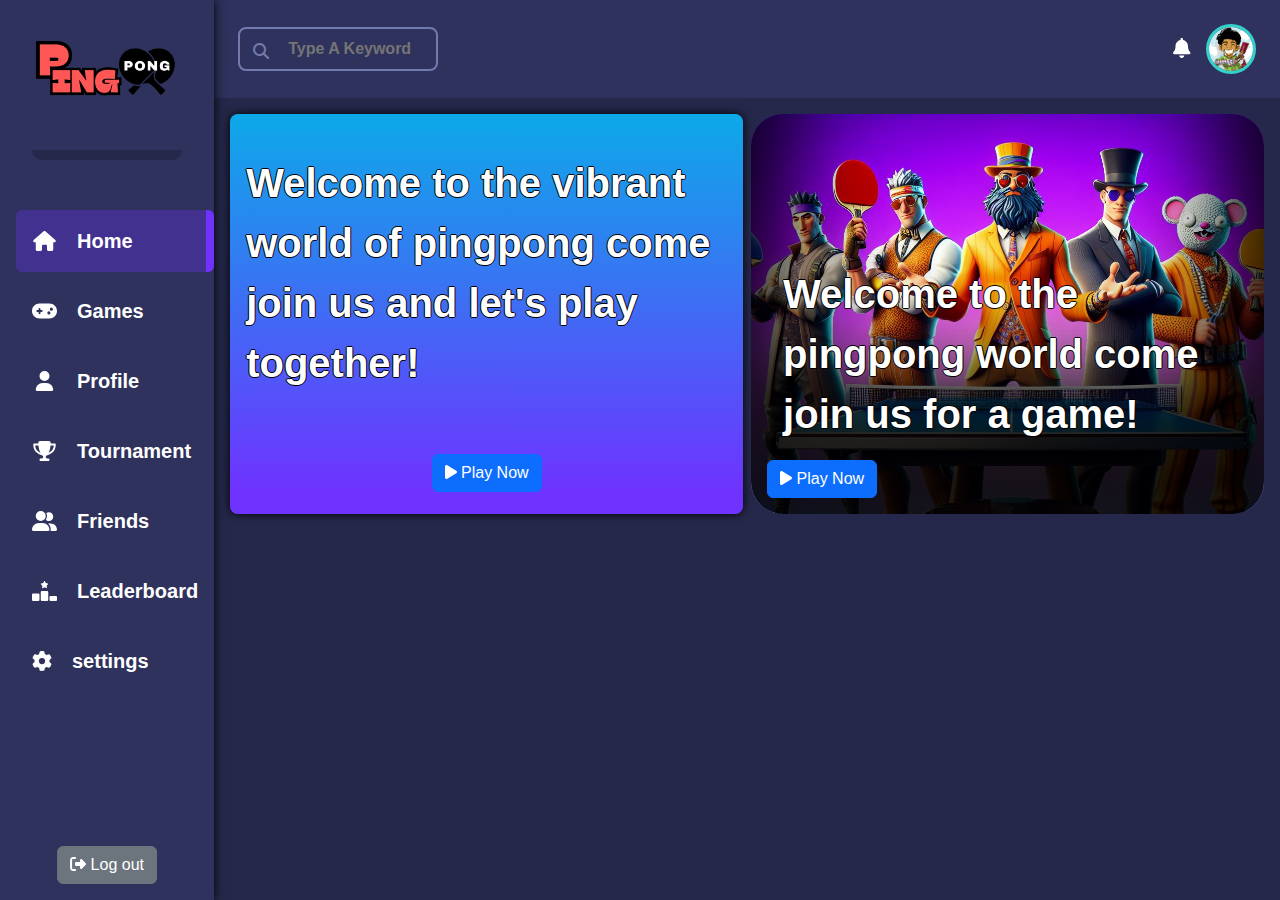
==== index.html @ 9713a510 "yes" ====
<!DOCTYPE html>
<html lang="en">
<head>
    <meta charset="UTF-8">
    <meta name="viewport" content="width=device-width, initial-scale=1.0">
    <title>Pingpong</title>
    <link rel="stylesheet" href="css/bootstrap.min.css" />
    <link rel="stylesheet" href="css/all.min.css" />
    <link rel="stylesheet" href="css/master.css" />
    <link rel="preconnect" href="https://fonts.googleapis.com" />
    <link rel="preconnect" href="https://fonts.gstatic.com" crossorigin />
    <link href="https://fonts.googleapis.com/css2?family=Roboto:wght@100;300;500&display=swap" rel="stylesheet" />
</head>
<body>
  
  <div class="page  d-flex  ">
    
    <div class="sidebar text-center  position-relative">
      
      <img class="img-fluid mt-0" src="image/logoor.png" alt="">
      <ul>
        <li>
          <a class="active d-flex  p-3 align-items-center fs-5   rounded-2 mb-2 ms-3 " href="index.html" >
            <i class="fa-solid fa-house  fa-fw"></i>
            <span  >Home</span>
          </a>
        </li>
        <li>
          <a class=" d-flex  p-3 align-items-center fs-5  rounded-2 mb-2 ms-3 " href="games.html" >
            <i class="fa-solid fa-gamepad fa-fw"></i>
            <span>Games</span>
          </a>
        </li>
        <li>
          <a class=" d-flex  p-3 align-items-center fs-5  rounded-2 mb-2 ms-3  " href="profile.html" >
            <i class="fa-solid fa-user  fa-fw"></i>
            <span>Profile</span>
          </a>
        </li>
        <li>
          <a class=" d-flex  p-3 align-items-center fs-5  rounded-2 mb-2 ms-3  " href="tournament.html" >
            <i class="fa-solid fa-trophy fa-fw"></i>
            <span>Tournament</span>
          </a>
        </li>
        <li>
          <a class=" d-flex  p-3 align-items-center fs-5 rounded-2 mb-2 ms-3  " href="tournament.html" >
            <i class="fa-solid fa-user-group fa-fw"></i>
            <span>Friends</span>
          </a>
        </li>

        <li>
          <a class=" d-flex  p-3 align-items-center fs-5 rounded-2 mb-2 ms-3  " href="tournament.html" >
            <i class="fa-solid fa-ranking-star"></i>
            <span>Leaderboard</span>
          </a>
        </li>

        <li>
          <a class=" d-flex  p-3 align-items-center fs-5 rounded-2 mb-2 ms-3  " href="tournament.html" >
            <i class="fa-solid fa-gear"></i>
            <span>settings</span>
          </a>
        </li>
        
 

        
      </ul>
      <div class="position-absolute bottom-0 start-50 translate-middle-x">
        
        <form action="" method="post">
          <p>
            <button type="button" class="btn btn-secondary"><i class="fa-solid fa-right-from-bracket"></i>
              <span> Log out</span></button>
            </p>
            
          </form> 
        </div>
        
      </div>
      
      <div class="content  ">
        <header class="d-flex w-100  align-items-center justify-content-between  p-4">
          <div class="search position-relative">
            <input type="search" class="p-2  ps-5 rounded-3" placeholder="Type A Keyword">
          </div>
          <div class="icons d-flex align-items-center  ">
            <span class="notf postion-relative">
            <i class="fa-solid fa-bell fa-lg"></i>
          </span>
          <img src="image/avatar.png" class=" ms-3" alt="">
        </div>
      </header>
      <!-- <div class="container"> -->
        <div class="wrapper d-grid gap-2 m-3">
          <div class="box1 rounded-3 d-flex  justify-content-around align-items-center">
              <p class=" m-3">Welcome to the vibrant world of pingpong come join us and let's play together!</p>
              <div class="play-now">

                <a class="btn btn-primary" href="games.html"><i class="fa-solid fa-play"></i>
                  <span> Play Now</span></a>
                </div>

          </div>
          <div class=" d-flex align-items-start justify-content-end box2 rounded-5 bg-white p-3">
            <p class=" m-3">Welcome to the pingpong world come join us for a game!</p>
            <div class="play-now">

              <a class="btn btn-primary" href="games.html"><i class="fa-solid fa-play"></i>
                <span> Play Now</span></a>
              </div>

        </div>
        <!-- </div> -->
      </div>
    </div>
  </div>
    
    
  </body>
  <script src="js/bootstrap.bundle.min.js"></script>
  <script src="js/all.min.js"></script>
  
  </html>
---- css/master.css ----
:root{
    --dark-color : #25284A;
    --green-color: #33d1cc;
    --red-color:#ef5a6b;
    --yallow-color :#ffc400;
    --section-color :#eff7fa;
    --op-dark-color:#2e325c;
    --gray-color:#737aae;
    --violet-color:#6f32ff;
    --violet-color-op:#6f32ff52;
    --blue-color: #0da9e9;
}
* {
    box-sizing: border-box;
  }
  body {
    font-family: "Open Sans", sans-serif;
    margin: 0;
  }
  *:focus {
    outline: none;
  }
  a {
    text-decoration: none;
  }
  ul {
    list-style: none;
    padding: 0;
  }
  ::-webkit-scrollbar {
    width: 15px;
  }
  ::-webkit-scrollbar-track {
    background-color: white;
  }
  ::-webkit-scrollbar-thumb {
    background-color: var(--red-color);
  }
  ::-webkit-scrollbar-thumb:hover {
    background-color: var(--blue-alt-color);
  }
  .page {
    height: 100vh;
    background-color: var(--dark-color);
  }

/* START SIDEBAR */
.sidebar {
  background-color: var(--op-dark-color);
  width: 250px;
  box-shadow: 0 0 10px black;
}
.sidebar a {
  font-size: 14px;
  color:  white;
}

.sidebar img {
  width: 150px;
  margin-bottom: 50px;
  border-bottom: solid 10px var(--dark-color);
  border-radius:10px ;
}

.sidebar ul li a  {
  transition: 0.6s;


}
.sidebar ul li a span {
  margin-left: 20px;
  font-weight: bold;
}
.sidebar ul li a:hover,
  .sidebar ul li a.active{
    background-color: var(--violet-color-op) ;
    border-right: solid 8px var(--violet-color);
    
}
@media (max-width:767px) {
  .sidebar {
    width: 90px;
  }
  .sidebar img {
    margin-bottom: 10px;
    width: 80px;
  }

.sidebar ul li a span {
  display: none;
}
.sidebar form span {
  display: none;
}
}
/* END SIDEBAR */

/* START HEADER  */

header {
  background-color: var(--op-dark-color);
  color: white;
}
header .search input {
  background-color: var(--op-dark-color);
  border: solid 2px var(--gray-color);
  width: 200px;
  font-weight: bold;
  color: var(--gray-color);
  transition:1s;
}
header .search::before{
  font-family: "Font Awesome 6 Free";
  content: "\f002";
  font-weight: 900;
  position: absolute;
  left: 15px;
  transform: translateY(50%);
  
  color: var(--gray-color);
}
header .search input:focus {
  width: 250px;
  color: white;
}
header .search input:focus::placeholder{
 opacity: 0;
}
header .icons img {
  width: 50px;
  border-radius: 50%;
  border :solid 3px var(--green-color);
}
.content {
  overflow: hidden;
  width: 100%;
}


.wrapper  {
  grid-template-columns: repeat(4,1fr);
  grid-template-rows: repeat(2,400px);
  grid-template-areas: "welcome welcome box2 box2 "
  "box3 box3 box3 box3"
  "box4 box4 box4 box4";
}


@media (max-width: 992px) {
  .wrapper {
    grid-template-columns: 1fr;
    grid-template-rows: repeat(2,300px);
    grid-template-areas: "welcome"
    "box2"
    "box3"
    "box4";
  }
  .wrapper .box2 p {
    font-size: 20px;
  }
}

.box1 {
  grid-area: welcome;
  background: linear-gradient(180deg, rgba(13,169,233,1) 0%, rgba(111,50,255,1) 95%);
  flex-wrap: wrap;
  overflow: hidden;
  box-shadow: 0 0 10px black;
}
.box1 p,
.box2 p {
  color: white;
  font-weight: bold;
  font-size: 40px;
  text-shadow: -1px 0 black, 0 1px black, 1px 0 black, 0 -1px black;
}

.box2 {
  grid-area: box2;
  background-image: url("/image/molchi.jpeg");
  box-shadow: inset 0px -109px 98px 43px rgba(0,0,0,0.9);
  background-size: cover;
  background-repeat: no-repeat;
  flex-direction: column;
  
}
.box3 {
  grid-area: box3;
}
.box4 {
  grid-area: box4;
}
/* END HEADER */





/* THIS FOR PROFILE -------------------------------------------------------------------------------------------> */

.pr-welcome h4{
  color: white;
  font-weight: bold;
}
.pr-welcome h4 span{

  color: var(--gray-color);
}
.user-profile {
  background-color: var(--op-dark-color);
  grid-template-columns: repeat(4,1f);
  grid-template-rows: 400px;
  grid-template-areas: "profile profile   profile profile ";
}
.avatar-profile {
  grid-area: profile;
  
}
.avatar-profile  img {
  width: 100px;
  height: 100px;
}

/* <-------------------------------------------------------------------------------THIS FOR PROFILE  */
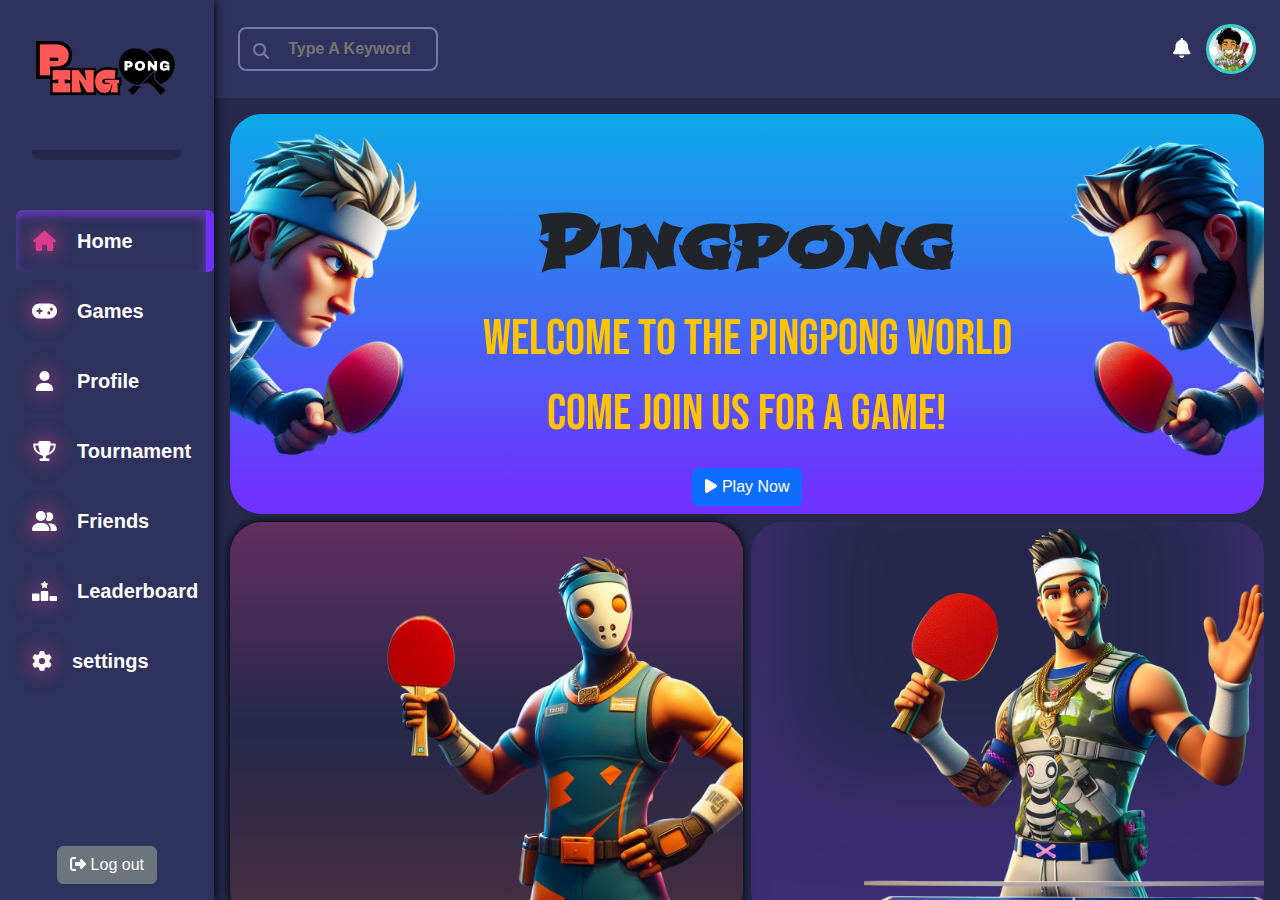
==== commit 938b9e11: "yes" ====
--- a/index.html
+++ b/index.html
@@ -10,12 +10,16 @@
     <link rel="preconnect" href="https://fonts.googleapis.com" />
     <link rel="preconnect" href="https://fonts.gstatic.com" crossorigin />
     <link href="https://fonts.googleapis.com/css2?family=Roboto:wght@100;300;500&display=swap" rel="stylesheet" />
+
+    <link rel="preconnect" href="https://fonts.googleapis.com">
+    <link rel="preconnect" href="https://fonts.gstatic.com" crossorigin>
+    <link href="https://fonts.googleapis.com/css2?family=Bebas+Neue&family=Jaro:opsz@6..72&family=Rakkas&family=Roboto:ital,wght@0,100;0,300;0,400;0,500;0,700;0,900;1,100;1,300;1,400;1,500;1,700;1,900&family=Shojumaru&display=swap" rel="stylesheet">
 </head>
 <body>
   
   <div class="page  d-flex  ">
     
-    <div class="sidebar text-center  position-relative">
+    <div class="sidebar text-center  position-relative ">
       
       <img class="img-fluid mt-0" src="image/logoor.png" alt="">
       <ul>
@@ -93,27 +97,35 @@
           <img src="image/avatar.png" class=" ms-3" alt="">
         </div>
       </header>
-      <!-- <div class="container"> -->
-        <div class="wrapper d-grid gap-2 m-3">
-          <div class="box1 rounded-3 d-flex  justify-content-around align-items-center">
-              <p class=" m-3">Welcome to the vibrant world of pingpong come join us and let's play together!</p>
+        <div class="wrapper d-grid  gap-2 m-3">
+
+
+          <div class=" d-flex align-items-end justify-content-end box1 rounded-5"> 
+           <img src="/image/mhyb.png" alt="">
+           </div>
+           <div class=" d-flex align-items-end justify-content-end box3 rounded-5"> 
+            <img src="/image/yppi.png" alt="">
+            </div>
+          <div class=" d-flex align-items-end justify-content-between box2 rounded-5 ">
+            
+            <img src="image/droitvs.png" alt="">
+            <div class="text-center m-2">
+
+              <h3>Pingpong</h3>
+              <p class=" m-3">Welcome to the pingpong world come join us for a game!</p>
               <div class="play-now">
-
                 <a class="btn btn-primary" href="games.html"><i class="fa-solid fa-play"></i>
                   <span> Play Now</span></a>
                 </div>
+            </div>
+              <img src="image/qauchevs.png" alt="">
+          
+          </div>
 
-          </div>
-          <div class=" d-flex align-items-start justify-content-end box2 rounded-5 bg-white p-3">
-            <p class=" m-3">Welcome to the pingpong world come join us for a game!</p>
-            <div class="play-now">
+          <!-- <div class=" d-flex align-items-end justify-content-end box3 rounded-5 ">
+          
+          </div> -->
 
-              <a class="btn btn-primary" href="games.html"><i class="fa-solid fa-play"></i>
-                <span> Play Now</span></a>
-              </div>
-
-        </div>
-        <!-- </div> -->
       </div>
     </div>
   </div>
--- a/css/master.css
+++ b/css/master.css
@@ -9,6 +9,7 @@
     --violet-color:#6f32ff;
     --violet-color-op:#6f32ff52;
     --blue-color: #0da9e9;
+    --dark-yellow-color :#F59401;
 }
 * {
     box-sizing: border-box;
@@ -60,12 +61,14 @@
   margin-bottom: 50px;
   border-bottom: solid 10px var(--dark-color);
   border-radius:10px ;
-}
-
+  /* filter: drop-shadow(0px 0px 10px rgb(133,61,232)); */
+}
+
+.sidebar ul li a svg {
+  filter: drop-shadow(0px 0px 10px rgb(220, 60, 139));
+}
 .sidebar ul li a  {
   transition: 0.6s;
-
-
 }
 .sidebar ul li a span {
   margin-left: 20px;
@@ -73,10 +76,15 @@
 }
 .sidebar ul li a:hover,
   .sidebar ul li a.active{
-    background-color: var(--violet-color-op) ;
+    /* background-color: var(--violet-color-op) ; */
+    box-shadow: inset 0px 5px 10px 0px rgba(133,61,232, 0.7);
     border-right: solid 8px var(--violet-color);
     
 }
+.sidebar ul li a:hover svg,
+  .sidebar ul li a.active svg{
+  color: rgb(220, 60, 139);
+  }
 @media (max-width:767px) {
   .sidebar {
     width: 90px;
@@ -140,52 +148,111 @@
 .wrapper  {
   grid-template-columns: repeat(4,1fr);
   grid-template-rows: repeat(2,400px);
-  grid-template-areas: "welcome welcome box2 box2 "
-  "box3 box3 box3 box3"
-  "box4 box4 box4 box4";
+  grid-template-areas: " box2 box2 box2 box2"
+  "box1 box1 box3 box3";
 }
 
 
 @media (max-width: 992px) {
   .wrapper {
     grid-template-columns: 1fr;
-    grid-template-rows: repeat(2,300px);
-    grid-template-areas: "welcome"
-    "box2"
+    grid-template-rows: repeat(3,300px);
+    grid-template-areas: "box2"
+    "box1"
     "box3"
     "box4";
   }
-  .wrapper .box2 p {
+  .wrapper .box2 p{
     font-size: 20px;
   }
-}
-
-.box1 {
-  grid-area: welcome;
+  .wrapper .box2 h3{
+    font-size: 40px;
+  }
+  .user-profile {
+    grid-template-columns: 1fr !important;
+    grid-template-rows: repeat(2,300px)!important;
+    grid-template-areas: "profile"
+                          "level"  !important;
+  }
+
+}
+
+.box1 p,
+.box2 p{
+color: var(--yallow-color);
+font-family: "Bebas Neue", sans-serif;
+font-style: normal;
+font-size: 50px;
+}
+.box2 h3 {
+
+    font-family: "Shojumaru", system-ui;
+    font-weight: bold;
+    font-style: normal;
+    font-size: 70px;
+
+}
+.box2  {
+  overflow: hidden;
+  grid-area: box2;
+  /* background-color: transparent; */
   background: linear-gradient(180deg, rgba(13,169,233,1) 0%, rgba(111,50,255,1) 95%);
-  flex-wrap: wrap;
-  overflow: hidden;
-  box-shadow: 0 0 10px black;
-}
-.box1 p,
-.box2 p {
-  color: white;
-  font-weight: bold;
-  font-size: 40px;
-  text-shadow: -1px 0 black, 0 1px black, 1px 0 black, 0 -1px black;
-}
-
-.box2 {
-  grid-area: box2;
-  background-image: url("/image/molchi.jpeg");
-  box-shadow: inset 0px -109px 98px 43px rgba(0,0,0,0.9);
+  /* box-shadow: inset 0px -109px 98px 43px rgba(0,0,0,0.9); */
   background-size: cover;
   background-repeat: no-repeat;
-  flex-direction: column;
   
+}
+
+.box2 img:last-child {
+  animation: raj3o1 3s ;
+
+}
+.box2 img:first-child{
+  animation: raj3o2 3s ;
+}
+@keyframes raj3o1 {
+
+  0%{
+    transform: translateX(100%);
+
+  }
+  100% {
+    transform: translateX(0);
+
+  }
+
+}
+@keyframes raj3o2 {
+
+  0%{
+    transform: translateX(-100%);
+
+  }
+  100% {
+    transform: translateX(0);
+
+  }
+
+}
+
+.box2 img,
+.box1 img,
+.box3 img{
+  max-height: 100%;
+  width: auto;
+}
+.box1 {
+  grid-area: box1;
+  box-shadow: 0 0 10px black;
+  background: linear-gradient(180deg, rgba(218,60,135,0.3477766106442577) 0%, rgba(0,0,0,0) 50%, rgba(130,57,45,0.3617822128851541) 100%);
+
 }
 .box3 {
   grid-area: box3;
+  box-shadow: 0 0 10px black;
+  /* background: linear-gradient(180deg, rgba(218,60,135,0.3477766106442577) 0%, rgba(0,0,0,0) 50%, rgba(130,57,45,0.3617822128851541) 100%); */
+ box-shadow: inset 0px -109px 98px 43px #803ce544;
+
 }
 .box4 {
   grid-area: box4;
@@ -207,18 +274,63 @@
   color: var(--gray-color);
 }
 .user-profile {
-  background-color: var(--op-dark-color);
-  grid-template-columns: repeat(4,1f);
+  /* background-color: var(--op-dark-color); */
+  /* background-color: #151a1f68; */
+  /* background-image: url("/image/bg-d.png"); */
+  /* background: linear-gradient(180deg, rgba(133,61,232,0.33140980113636365) 0%, rgba(0,0,0,0) 50%, rgba(95,164,246,0.3257279829545454) 100%);  grid-template-columns: repeat(4,1fr) ; */
+  box-shadow: inset 0px 5px 10px 0px rgba(133,61,232, 0.7);
+  box-shadow: inset 0px 5px 10px 0px rgba(220,60,139, 0.7);
+
   grid-template-rows: 400px;
-  grid-template-areas: "profile profile   profile profile ";
+  grid-template-areas: "profile   level  level level";
+  margin-top: 100px;
+  /* box-shadow: 0 0 10px black; */
 }
 .avatar-profile {
   grid-area: profile;
   
 }
 .avatar-profile  img {
-  width: 100px;
-  height: 100px;
-}
-
+  width: 200px;
+  height: 200px;
+  border-radius: 50%;
+  border: solid 4px var( --dark-yellow-color);
+
+}
+.pr-name ,
+.level-profile h4{
+  color: white;
+
+}
+.pr-name {
+  color: white;
+  border-bottom: solid 2px black;
+  width: 30%;
+  font-size: 20px;
+
+}
+.progress {
+  background-color: rgba(0, 0, 0, 0.328);
+  border: solid 1px rgba(0, 0, 0, 0.328);
+}
+.progress  span{
+  background-image: url("/image/bg-y.png");
+  background-size: contain;
+}
+.level-profile {
+  grid-area: level;
+}
+.level-profile {
+  height: 50%;
+  padding: 20px;
+  border-left: solid 4px  var(--dark-yellow-color);
+  box-shadow: 0 0 10px black;
+}
+/* .pos-lev {
+  display: none;
+  color: var(--dark-yellow-color);
+}
+.level-profile:hover .progress .pos-lev {
+display: block;
+} */
 /* <-------------------------------------------------------------------------------THIS FOR PROFILE  */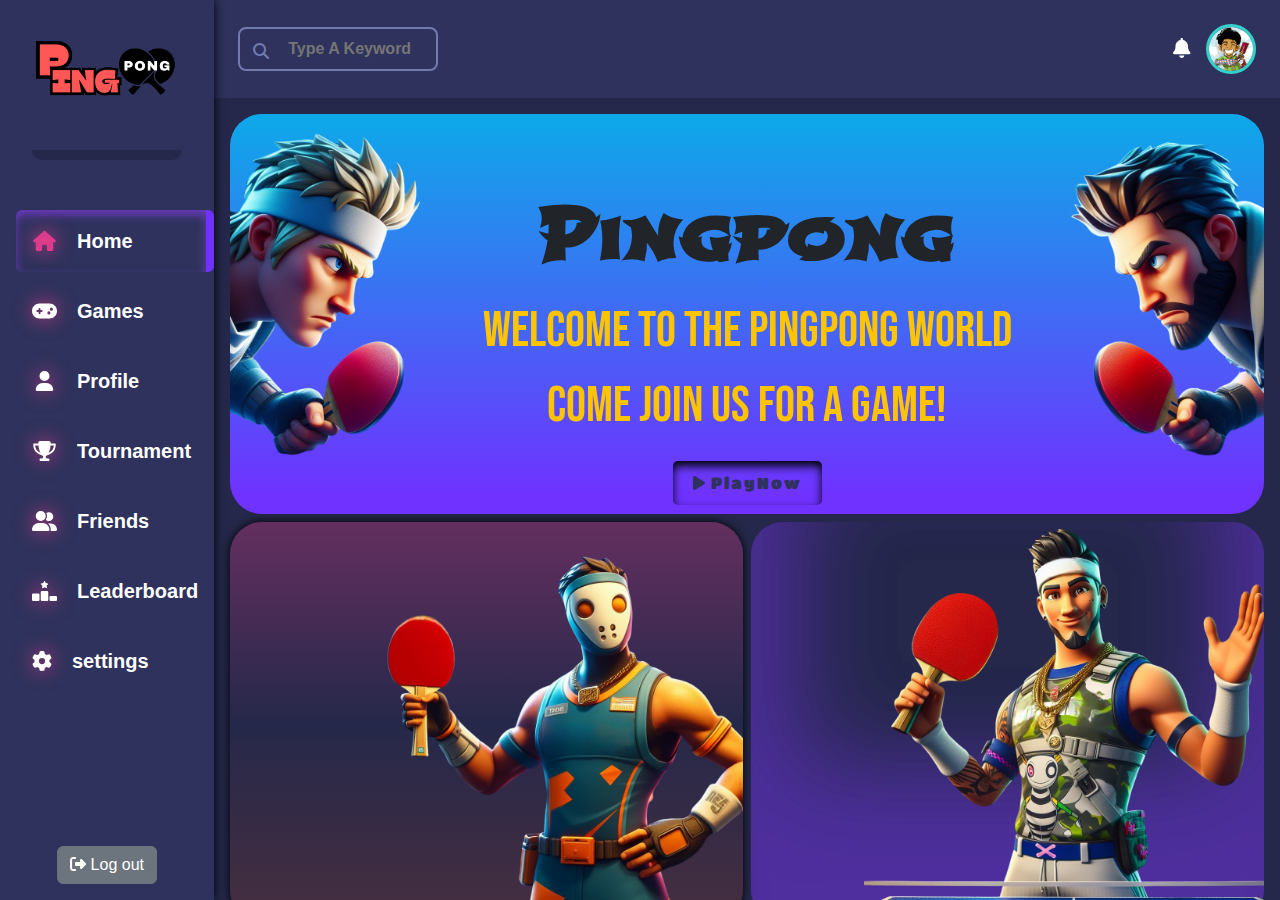
==== commit c50efc73: "yese" ====
--- a/index.html
+++ b/index.html
@@ -7,13 +7,11 @@
     <link rel="stylesheet" href="css/bootstrap.min.css" />
     <link rel="stylesheet" href="css/all.min.css" />
     <link rel="stylesheet" href="css/master.css" />
-    <link rel="preconnect" href="https://fonts.googleapis.com" />
-    <link rel="preconnect" href="https://fonts.gstatic.com" crossorigin />
-    <link href="https://fonts.googleapis.com/css2?family=Roboto:wght@100;300;500&display=swap" rel="stylesheet" />
+
 
     <link rel="preconnect" href="https://fonts.googleapis.com">
-    <link rel="preconnect" href="https://fonts.gstatic.com" crossorigin>
-    <link href="https://fonts.googleapis.com/css2?family=Bebas+Neue&family=Jaro:opsz@6..72&family=Rakkas&family=Roboto:ital,wght@0,100;0,300;0,400;0,500;0,700;0,900;1,100;1,300;1,400;1,500;1,700;1,900&family=Shojumaru&display=swap" rel="stylesheet">
+<link rel="preconnect" href="https://fonts.gstatic.com" crossorigin>
+<link href="https://fonts.googleapis.com/css2?family=Bebas+Neue&family=Jaro:opsz@6..72&family=Rakkas&family=Roboto:ital,wght@0,100;0,300;0,400;0,500;0,700;0,900;1,100;1,300;1,400;1,500;1,700;1,900&family=Shojumaru&family=Titan+One&display=swap" rel="stylesheet">
 </head>
 <body>
   
@@ -114,8 +112,8 @@
               <h3>Pingpong</h3>
               <p class=" m-3">Welcome to the pingpong world come join us for a game!</p>
               <div class="play-now">
-                <a class="btn btn-primary" href="games.html"><i class="fa-solid fa-play"></i>
-                  <span> Play Now</span></a>
+                <a class="text-center btn " href="games.html"><i class="fa-solid fa-play"></i>
+                  <span> PlayNow</span></a>
                 </div>
             </div>
               <img src="image/qauchevs.png" alt="">
--- a/css/master.css
+++ b/css/master.css
@@ -156,7 +156,7 @@
 @media (max-width: 992px) {
   .wrapper {
     grid-template-columns: 1fr;
-    grid-template-rows: repeat(3,300px);
+    grid-template-rows: repeat(3,200px);
     grid-template-areas: "box2"
     "box1"
     "box3"
@@ -172,10 +172,30 @@
     grid-template-columns: 1fr !important;
     grid-template-rows: repeat(2,300px)!important;
     grid-template-areas: "profile"
-                          "level"  !important;
-  }
-
-}
+    "level"  !important;
+  }
+  
+}
+
+ .box2 .btn {
+  background-color:transparent;
+  letter-spacing: 2px;
+  padding: 10px 20px;
+  font-family: "Titan One", sans-serif;
+  color: var(--op-dark-color);
+  box-shadow: inset 0px 5px 10px 0px black;
+  transition: 1s;
+
+ }
+ .box2 .btn:hover {
+  background-color:var(--red-color);
+  letter-spacing: 2px;
+  padding: 10px 20px;
+  font-family: "Titan One", sans-serif;
+  color: var(--yallow-color);
+  box-shadow: 0px 0px 10px black;
+ }
+
 
 .box1 p,
 .box2 p{
@@ -251,7 +271,8 @@
   grid-area: box3;
   box-shadow: 0 0 10px black;
   /* background: linear-gradient(180deg, rgba(218,60,135,0.3477766106442577) 0%, rgba(0,0,0,0) 50%, rgba(130,57,45,0.3617822128851541) 100%); */
- box-shadow: inset 0px -109px 98px 43px #803ce544;
+ box-shadow: inset 0px -109px 98px 43px #803ce544 ,inset 0px -109px 98px 43px var(--violet-color-op);
+
 
 }
 .box4 {
@@ -261,30 +282,20 @@
 
 
 
-
-
 /* THIS FOR PROFILE -------------------------------------------------------------------------------------------> */
-
-.pr-welcome h4{
-  color: white;
+.pr-welcome p{
+  color: white;
+  font-family: "Jaro", system-ui;
   font-weight: bold;
-}
-.pr-welcome h4 span{
-
-  color: var(--gray-color);
+  font-size: 40px;
+  animation: raj3o2 1s ;
 }
 .user-profile {
-  /* background-color: var(--op-dark-color); */
-  /* background-color: #151a1f68; */
-  /* background-image: url("/image/bg-d.png"); */
-  /* background: linear-gradient(180deg, rgba(133,61,232,0.33140980113636365) 0%, rgba(0,0,0,0) 50%, rgba(95,164,246,0.3257279829545454) 100%);  grid-template-columns: repeat(4,1fr) ; */
   box-shadow: inset 0px 5px 10px 0px rgba(133,61,232, 0.7);
   box-shadow: inset 0px 5px 10px 0px rgba(220,60,139, 0.7);
-
   grid-template-rows: 400px;
   grid-template-areas: "profile   level  level level";
   margin-top: 100px;
-  /* box-shadow: 0 0 10px black; */
 }
 .avatar-profile {
   grid-area: profile;
@@ -300,14 +311,12 @@
 .pr-name ,
 .level-profile h4{
   color: white;
-
 }
 .pr-name {
   color: white;
   border-bottom: solid 2px black;
   width: 30%;
   font-size: 20px;
-
 }
 .progress {
   background-color: rgba(0, 0, 0, 0.328);
@@ -326,11 +335,4 @@
   border-left: solid 4px  var(--dark-yellow-color);
   box-shadow: 0 0 10px black;
 }
-/* .pos-lev {
-  display: none;
-  color: var(--dark-yellow-color);
-}
-.level-profile:hover .progress .pos-lev {
-display: block;
-} */
 /* <-------------------------------------------------------------------------------THIS FOR PROFILE  */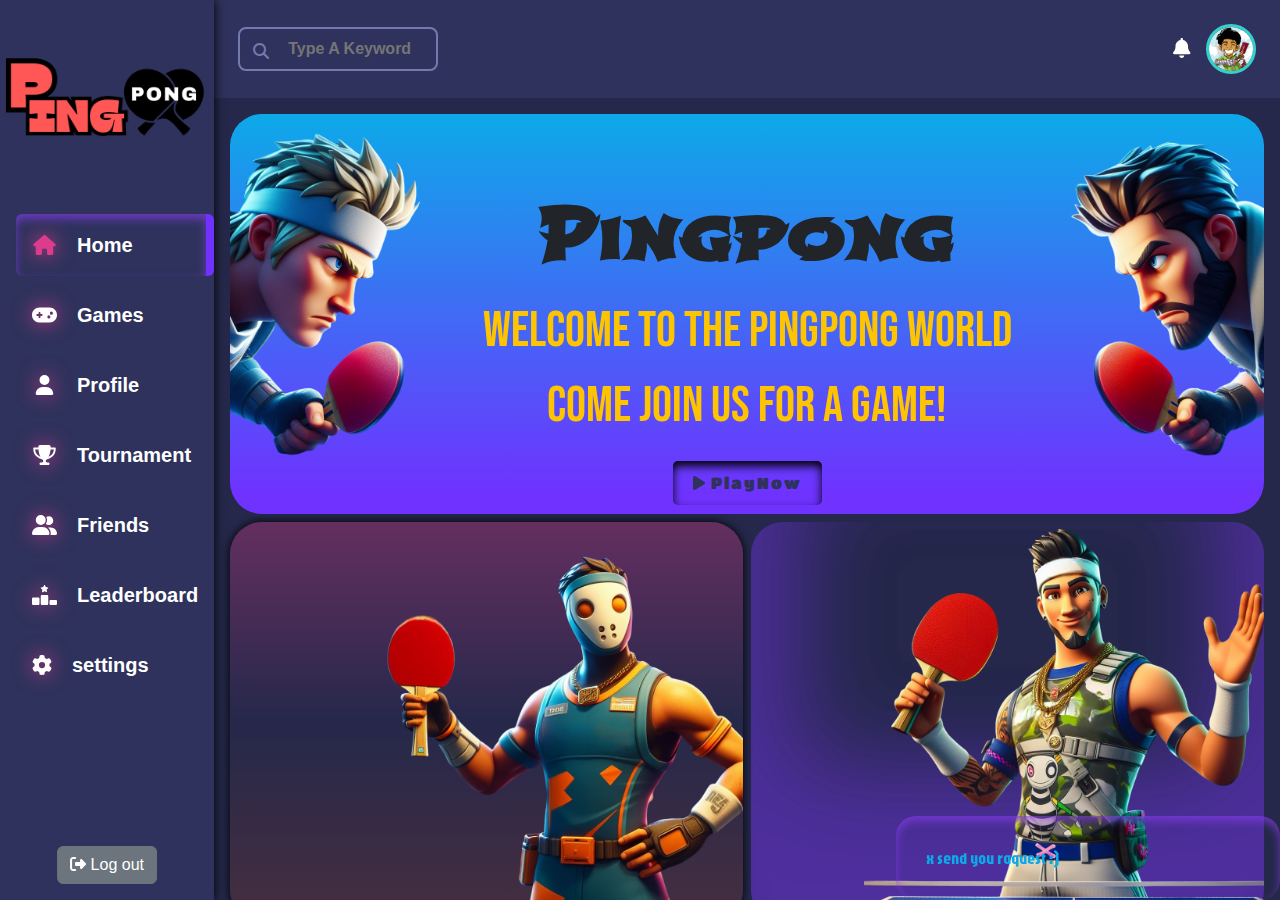
==== commit 32906e72: "yese" ====
--- a/index.html
+++ b/index.html
@@ -46,7 +46,7 @@
           </a>
         </li>
         <li>
-          <a class=" d-flex  p-3 align-items-center fs-5 rounded-2 mb-2 ms-3  " href="tournament.html" >
+          <a class=" d-flex  p-3 align-items-center fs-5 rounded-2 mb-2 ms-3  " href="friends.html" >
             <i class="fa-solid fa-user-group fa-fw"></i>
             <span>Friends</span>
           </a>
@@ -60,7 +60,7 @@
         </li>
 
         <li>
-          <a class=" d-flex  p-3 align-items-center fs-5 rounded-2 mb-2 ms-3  " href="tournament.html" >
+          <a class=" d-flex  p-3 align-items-center fs-5 rounded-2 mb-2 ms-3  " href="settings.html" >
             <i class="fa-solid fa-gear"></i>
             <span>settings</span>
           </a>
@@ -82,7 +82,7 @@
         </div>
         
       </div>
-      
+      <!-- START CONTENT PROFILE -->
       <div class="content  ">
         <header class="d-flex w-100  align-items-center justify-content-between  p-4">
           <div class="search position-relative">
@@ -126,10 +126,13 @@
 
       </div>
     </div>
+      <!-- END CONTENT PROFILE -->
+
   </div>
     
     
   </body>
+  <script src="js/websocket.js"></script>
   <script src="js/bootstrap.bundle.min.js"></script>
   <script src="js/all.min.js"></script>
   
--- a/css/master.css
+++ b/css/master.css
@@ -55,12 +55,13 @@
   font-size: 14px;
   color:  white;
 }
-
-.sidebar img {
-  width: 150px;
+.sidebar .logo-img {
+  width: 90%;
   margin-bottom: 50px;
-  border-bottom: solid 10px var(--dark-color);
-  border-radius:10px ;
+  filter: drop-shadow(0px 0px 10px rgb(220, 60, 139));
+
+  /* border-bottom: solid 10px var(--dark-color); */
+  /* border-radius:10px ; */
   /* filter: drop-shadow(0px 0px 10px rgb(133,61,232)); */
 }
 
@@ -177,7 +178,8 @@
   
 }
 
- .box2 .btn {
+ .box2 .btn,
+ .send-request-friend .btn {
   background-color:transparent;
   letter-spacing: 2px;
   padding: 10px 20px;
@@ -187,7 +189,8 @@
   transition: 1s;
 
  }
- .box2 .btn:hover {
+ .box2 .btn:hover ,
+ .send-request-friend .btn:hover {
   background-color:var(--red-color);
   letter-spacing: 2px;
   padding: 10px 20px;
@@ -283,6 +286,8 @@
 
 
 /* THIS FOR PROFILE -------------------------------------------------------------------------------------------> */
+
+
 .pr-welcome p{
   color: white;
   font-family: "Jaro", system-ui;
@@ -290,12 +295,22 @@
   font-size: 40px;
   animation: raj3o2 1s ;
 }
+
+.pr-welcome  .btn-settings svg  {
+  filter: drop-shadow(0px 0px 10px rgb(220, 60, 139));
+  font-size: 30px;
+  color: #dc3c8b;
+  
+}
 .user-profile {
   box-shadow: inset 0px 5px 10px 0px rgba(133,61,232, 0.7);
   box-shadow: inset 0px 5px 10px 0px rgba(220,60,139, 0.7);
-  grid-template-rows: 400px;
+  grid-template-rows: 400px  400px;
   grid-template-areas: "profile   level  level level";
   margin-top: 100px;
+  background-image: url("/image/e.jpg");
+  background-size: cover;
+
 }
 .avatar-profile {
   grid-area: profile;
@@ -306,7 +321,8 @@
   height: 200px;
   border-radius: 50%;
   border: solid 4px var( --dark-yellow-color);
-
+  box-shadow: inset 0px 5px 10px 0px black;
+  
 }
 .pr-name ,
 .level-profile h4{
@@ -318,21 +334,259 @@
   width: 30%;
   font-size: 20px;
 }
-.progress {
-  background-color: rgba(0, 0, 0, 0.328);
-  border: solid 1px rgba(0, 0, 0, 0.328);
-}
-.progress  span{
-  background-image: url("/image/bg-y.png");
-  background-size: contain;
-}
-.level-profile {
-  grid-area: level;
-}
-.level-profile {
-  height: 50%;
+    .progress {
+      background-color: rgba(0, 0, 0, 0.328);
+      border: solid 1px rgba(0, 0, 0, 0.328);
+    }
+    .progress  span{
+      background-image: url("/image/bg-y.png");
+      background-size: contain;
+    }
+    .level-profile {
+      grid-area: level;
+    }
+    .level-profile {
+      height: 50%;
+      padding: 20px;
+      border-left: solid 4px  var(--dark-yellow-color);
+      box-shadow: 0 0 10px black;
+    }
+    
+    .pr-img svg {
+      font-size: 30px;
+      filter: drop-shadow(0px 0px 10px rgb(220, 60, 139));
+      color: rgb(220, 60, 139);
+      
+      border-radius: 50%;
+      padding: 7px ;
+      border: solid 2px black;
+    }
+    .pr-img svg:hover {
+      font-size: 30px;
+      filter: drop-shadow(0px 0px 10px rgb(93, 222, 57));
+      color: rgb(93, 222, 57);
+    }
+    /* .bg-profile  {
+      max-width: 100%;
+      height: auto;
+    } */
+    /* <-------------------------------------------------------------------------------THIS FOR PROFILE  */
+    
+    
+    /* THIS FOR SETTINGS -------------------------------------------------------------------------------------------> */
+    .settings-all {
+      grid-template-columns: 1f;
+      grid-template-rows: repeat(3,900px);
+      grid-template-areas:  "box1"
+      "box2";
+    }
+.settings-all .box1 { 
+  box-shadow: inset 0px 5px 10px 0px rgba(133,61,232, 0.7);
+  box-shadow: inset 0px 5px 10px 0px rgba(220,60,139, 0.7);
+}
+.box1 {
+  flex-wrap: wrap;
+  
+}
+.box1  .t-sett,
+.send-request-friend  .t-sett {
+  border-width: 3px;
+  border-style: solid;
+  border-image: 
+  linear-gradient(
+    to bottom, 
+    var(--violet-color), 
+    rgba(0, 0, 0, 0)
+    ) 1 100%;
+    padding: 10px;
+  }
+  .box1 svg ,
+  .send-request-friend  .t-sett svg{
+    font-size: 40px;
+    filter: drop-shadow(0px 0px 10px rgb(220, 60, 139));
+    color: rgb(220, 60, 139);
+    
+    
+  }
+  .box1 h1,
+  .send-request-friend  .t-sett h1 {
+    
+    font-family: "Jaro", system-ui;
+    font-weight: bold;
+    font-style: normal;
+    font-size: 70px;
+    letter-spacing: 2px;
+    color: var(--blue-color);
+    opacity: 20%;
+    text-shadow: 5px 5px 10px black;
+    
+  }
+  .settings-all  form {
+    flex-wrap: wrap;
+  }
+  
+  
+  .form-control-file {
+    width: 0.1px;
+    height: 0.1px;
+    opacity: 0;
+    overflow: hidden;
+    z-index: -1;
+  }
+  .settings-all form  [for="id_avatar"] {
+    height: fit-content;
+    padding: 10px;
+    font-family: "Bebas Neue", system-ui;
+    font-weight: bold;
+    color: var(--dark-color);
+    border-radius: 10px;
+    font-size: 40px;
+    position: relative;
+    width: 50%;
+    text-align: start;
+    color: var(--yallow-color);
+    margin-top: 20px;
+    box-shadow: inset 0px 5px 10px 0px rgba(133,61,232, 0.7);
+    
+    
+  }
+  .settings-all form .form-control {
+    background-color: transparent;
+    width: 90%;
+    border: none;
+    box-shadow: inset 0px 5px 10px 0px rgba(133,61,232, 0.7);
+    color: white;
+    padding: 20px;
+    
+    
+  }
+  .settings-all form button {
+    
+    width: 150px;
+    padding: 20px;
+    border-radius: 20px;
+    position: relative;
+    font-family: "Bebas Neue", system-ui;
+    font-weight: bold;
+    font-size: 20px;
+    background-color: var(--violet-color);
+    letter-spacing: 2px;
+    text-align: start;
+    
+  }
+  .settings-all form button:hover {
+    color: var(--yallow-color);
+  }
+  .settings-all form button::before,
+  .settings-all form  [for="id_avatar"]::before{
+    
+    font-family: "Font Awesome 6 Free";
+    content: "\f0c7";
+    font-weight: bold;
+    position: absolute;
+    right: 10px;
+    top: 50%;
+    transform: translateY(-50%);
+    font-size: 30px;
+    filter: drop-shadow(0px 0px 10px rgb(93, 222, 57));
+    color: rgb(93, 222, 57);
+  }
+  
+  .settings-all form  [for="id_avatar"]::before {
+    content: "\f15b";
+  }
+  .settings-all form  [type="reset"]::before {
+    content: "\f0e2";
+  }
+  
+  .form-group {
+    font-family: "Bebas Neue", system-ui;
+    font-weight: bold;
+    font-size: 40px;
+    color: var(--yallow-color);
+  }
+  
+  
+  /* <-------------------------------------------------------------------------------THIS FOR SETTINGS  */
+
+
+
+  /* THIS FOR SETTINGS -------------------------------------------------------------------------------------------> */
+
+
+.send-request-friend {
+
+  width: 100%;
+  box-shadow: inset 0px 5px 10px 0px rgba(133,61,232, 0.7);
+
+}
+
+.send-request-friend ul {
+  grid-template-columns: repeat(auto-fill,minmax(300px ,1fr));
+
+  grid-gap: 10px; 
+}
+
+.send-request-friend ul li {
+  box-shadow: inset 0px 5px 10px 0px rgba(46, 149, 218, 0.7);
   padding: 20px;
-  border-left: solid 4px  var(--dark-yellow-color);
+  height: 300px;
+  margin: 20px;
+  border-radius: 20px;
+  flex-wrap: wrap;
+}
+
+.send-request-friend .btn {
+ font-family: "Jaro", system-ui;
+  color: var(--blue-color);
+/* GA3 DAK CHI LACKHOR KAYN FO9 FI .BOX2 .BTN */
+}
+.box2 .btn:hover ,
+.send-request-friend .btn:hover {
+ font-family: "Jaro", system-ui;
+ background-color: green;
+}
+
+.send-request-friend ul li img {
+  max-height: 40%;
+  width: auto;
+  border-radius: 50%;
+  
   box-shadow: 0 0 10px black;
-}
-/* <-------------------------------------------------------------------------------THIS FOR PROFILE  */+  border: solid 10px var(--dark-color);
+}
+.send-request-friend ul li p {
+  color: white;
+ font-family: "Jaro", system-ui;
+ font-weight: bold;
+ font-size: 40px;
+
+
+ border-width: 3px;
+  border-style: solid;
+  border-image: 
+  linear-gradient(
+    to bottom, 
+    var(--violet-color), 
+    rgba(0, 0, 0, 0)
+    ) 1 100%;
+    padding: 10px;
+
+}
+  /* <-------------------------------------------------------------------------------THIS FOR FRIENDS  */
+  /* <-------------------------------------------------------------------------------THIS FOR requst-friend  */
+
+  .message-request {
+
+    width: 30%;
+    padding: 30px;
+    border-radius: 20px;
+    background-color: transparent;
+    box-shadow: inset 0px 5px 10px 0px rgba(133,61,232, 0.7)   ;
+    font-family: "Jaro", system-ui;
+    color: var(--blue-color);
+    margin-left: 70%;
+
+  }
+
+  /* <-------------------------------------------------------------------------------THIS FOR request-friend  */
